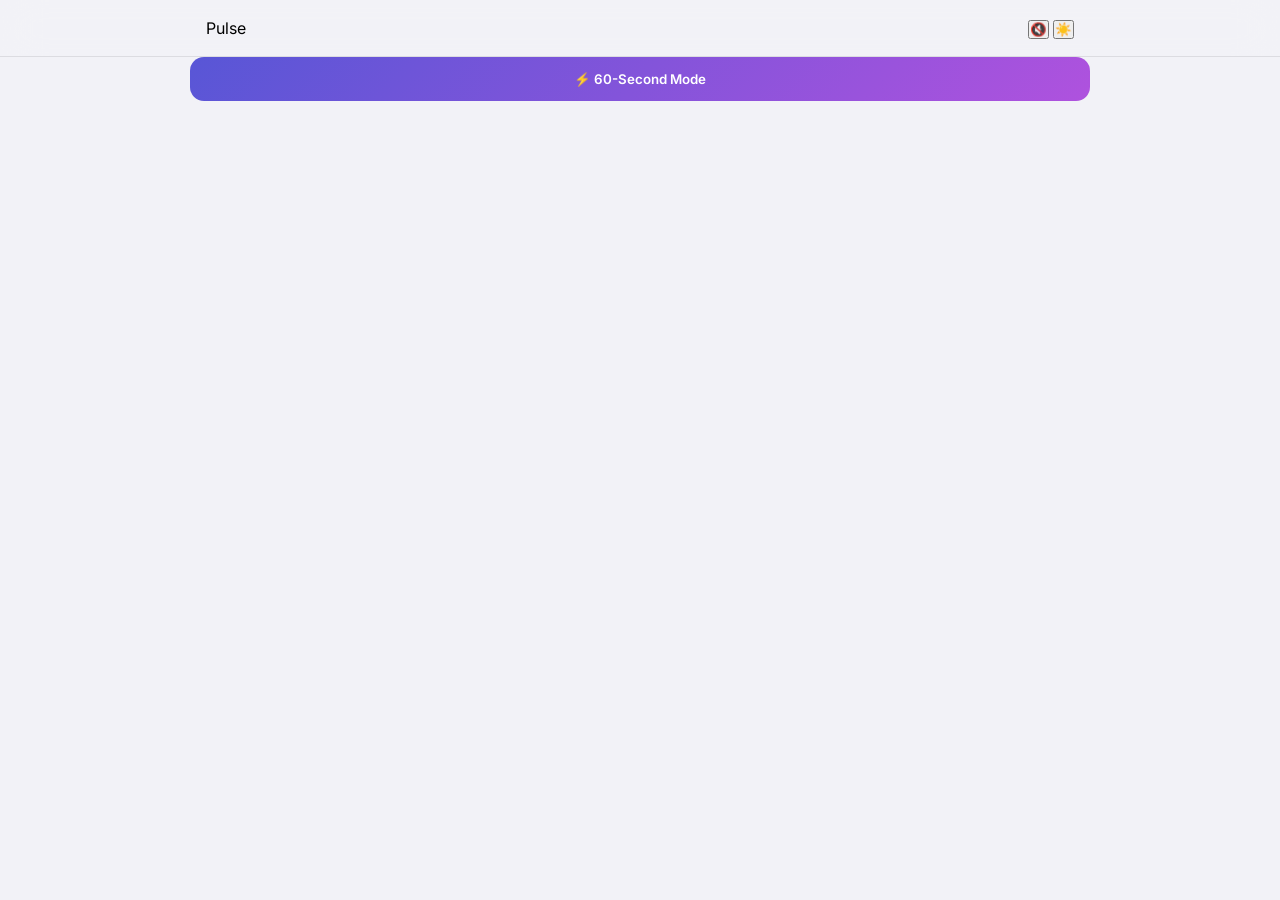
==== gemini-code-1782208609591.html @ 34f413ae "updated pulse" ====
<!DOCTYPE html>
<html lang="en">
<head>
  <meta charset="UTF-8">
  <meta name="viewport" content="width=device-width, initial-scale=1.0, viewport-fit=cover">
  <title>Pulse — News You Actually Think About</title>
  
  <!-- Performance: Preconnect to font domains -->
  <link rel="preconnect" href="https://fonts.googleapis.com">
  <link rel="preconnect" href="https://fonts.gstatic.com" crossorigin>
  <link href="https://fonts.googleapis.com/css2?family=Inter:ital,opsz,wght@0,14..32,300;0,14..32,400;0,14..32,500;0,14..32,600;0,14..32,700;0,14..32,800;1,14..32,400&display=swap" rel="stylesheet">

  <style>
    :root {
      --bg: #F2F2F7;
      --surface: #FFFFFF;
      --surface-raised: #FFFFFF;
      --bg-inset: #F2F2F7;
      --label: #000000;
      --label2: #3C3C43;
      --label3: #8E8E93;
      --separator: rgba(60,60,67,0.12);
      --blue: #007AFF;
      --indigo: #5856D6;
      --purple: #AF52DE;
      --orange: #FF9500;
      --radius-card: 20px;
      --radius-btn: 14px;
      --radius-pill: 100px;
      --shadow-card: 0 2px 12px rgba(0,0,0,0.07);
      --shadow-raised: 0 8px 32px rgba(0,0,0,0.12);
      --font: 'Inter', -apple-system, BlinkMacSystemFont, sans-serif;
      --nav-blur-bg: rgba(242,242,247,0.85);
    }

    *, *::before, *::after { box-sizing: border-box; margin: 0; padding: 0; }
    
    html { -webkit-font-smoothing: antialiased; }
    
    body {
      font-family: var(--font);
      background: var(--bg);
      color: var(--label);
      min-height: 100vh;
    }

    /* Layout: Wider desktop view */
    .nav-inner, .chips, .compression-bar, .feed, .compression-panel {
      max-width: 900px;
      width: 95%;
      margin: 0 auto;
    }

    /* Critical LCP fix */
    .compression-toggle {
      display: flex;
      visibility: visible;
      min-height: 44px;
      width: 100%;
      padding: 10px 14px;
      background: linear-gradient(135deg, var(--indigo), var(--purple));
      color: white;
      border: none;
      border-radius: 14px;
      font-family: var(--font);
      font-weight: 600;
      cursor: pointer;
      align-items: center;
      justify-content: center;
      gap: 6px;
    }

    .nav { position: sticky; top: 0; z-index: 100; background: var(--nav-blur-bg); backdrop-filter: blur(20px); border-bottom: 1px solid var(--separator); }
    .nav-inner { display: flex; align-items: center; justify-content: space-between; height: 56px; padding: 0 16px; }
    
    .feed { display: flex; flex-direction: column; gap: 14px; padding: 16px; }
    .card { background: var(--surface); border-radius: var(--radius-card); padding: 16px; box-shadow: var(--shadow-card); }
  </style>
</head>
<body>

<nav class="nav">
  <div class="nav-inner">
    <div class="nav-logo">Pulse</div>
    <div class="nav-right">
      <button class="icon-btn" onclick="toggleSound()">🔇</button>
      <button class="theme-toggle" onclick="toggleTheme()">☀️</button>
    </div>
  </div>
</nav>

<div class="chips-wrap">
  <div class="compression-bar">
    <button class="compression-toggle" onclick="toggleCompression()">⚡ 60-Second Mode</button>
  </div>
</div>

<div class="feed" id="feed">
  <!-- Content injected by JS -->
</div>

<script>
  // Placeholder logic for functionality
  function toggleTheme() {
    const next = document.documentElement.getAttribute('data-theme') === 'dark' ? 'light' : 'dark';
    document.documentElement.setAttribute('data-theme', next);
  }
  
  function toggleCompression() {
    console.log("60-Second Mode toggled");
  }
  
  function toggleSound() {
    console.log("Sound toggled");
  }
</script>

</body>
</html>
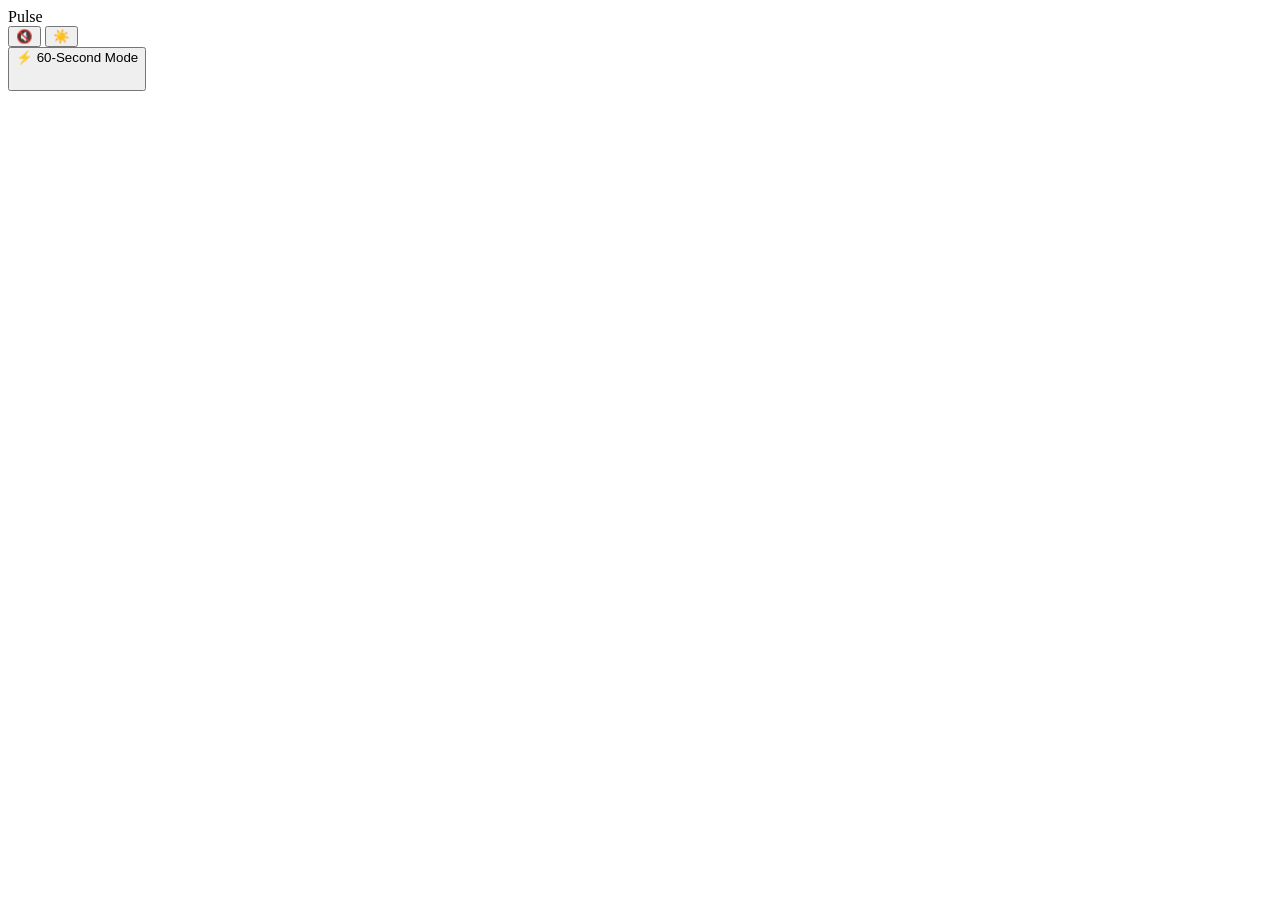
==== commit 87e655da: "Add styles to compression toggle for LCP fix Added styles for compression toggle to prevent layout s" ====
--- a/gemini-code-1782208609591.html
+++ b/gemini-code-1782208609591.html
@@ -32,6 +32,13 @@
       --font: 'Inter', -apple-system, BlinkMacSystemFont, sans-serif;
       --nav-blur-bg: rgba(242,242,247,0.85);
     }
+
+    /* Critical LCP fix */
+  .compression-toggle {
+    display: flex;
+    visibility: visible;
+    min-height: 44px; /* Prevents layout shift */
+
 
     *, *::before, *::after { box-sizing: border-box; margin: 0; padding: 0; }
     
@@ -116,4 +123,4 @@
 </script>
 
 </body>
-</html>+</html>
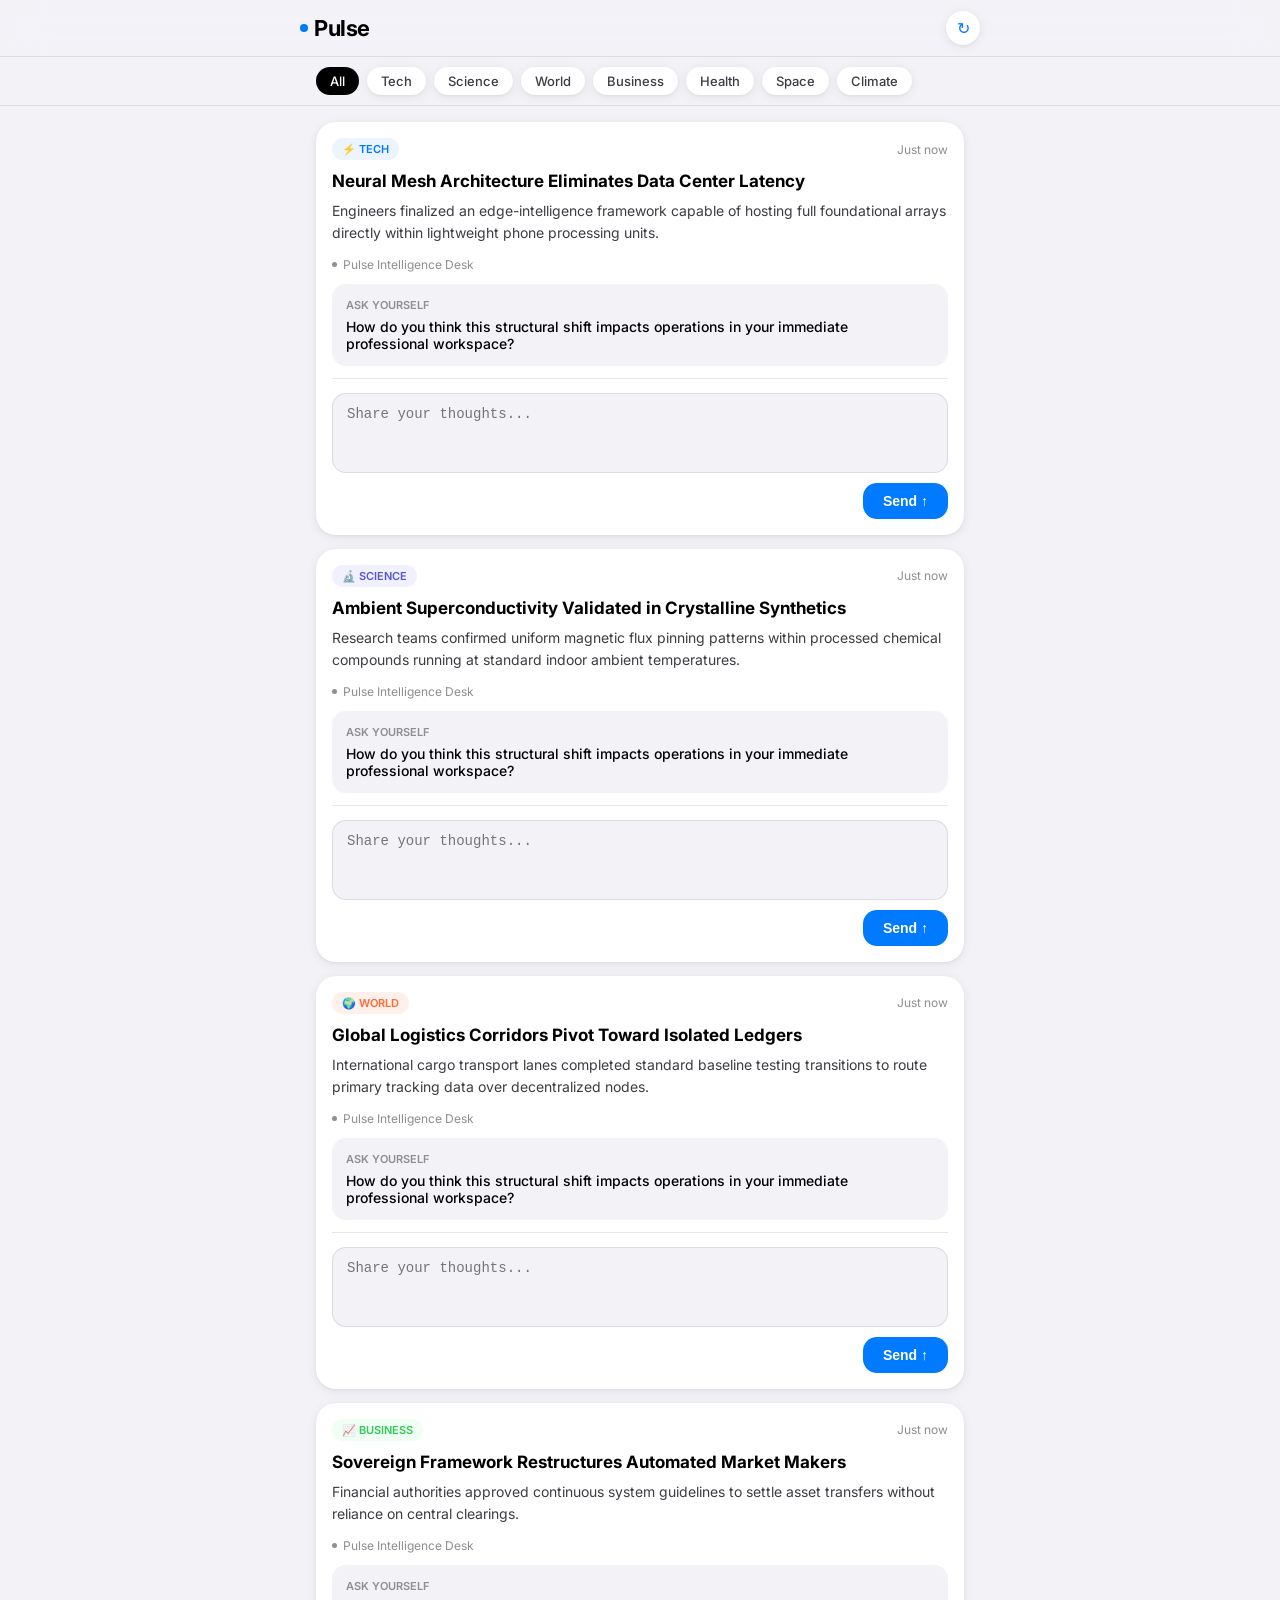
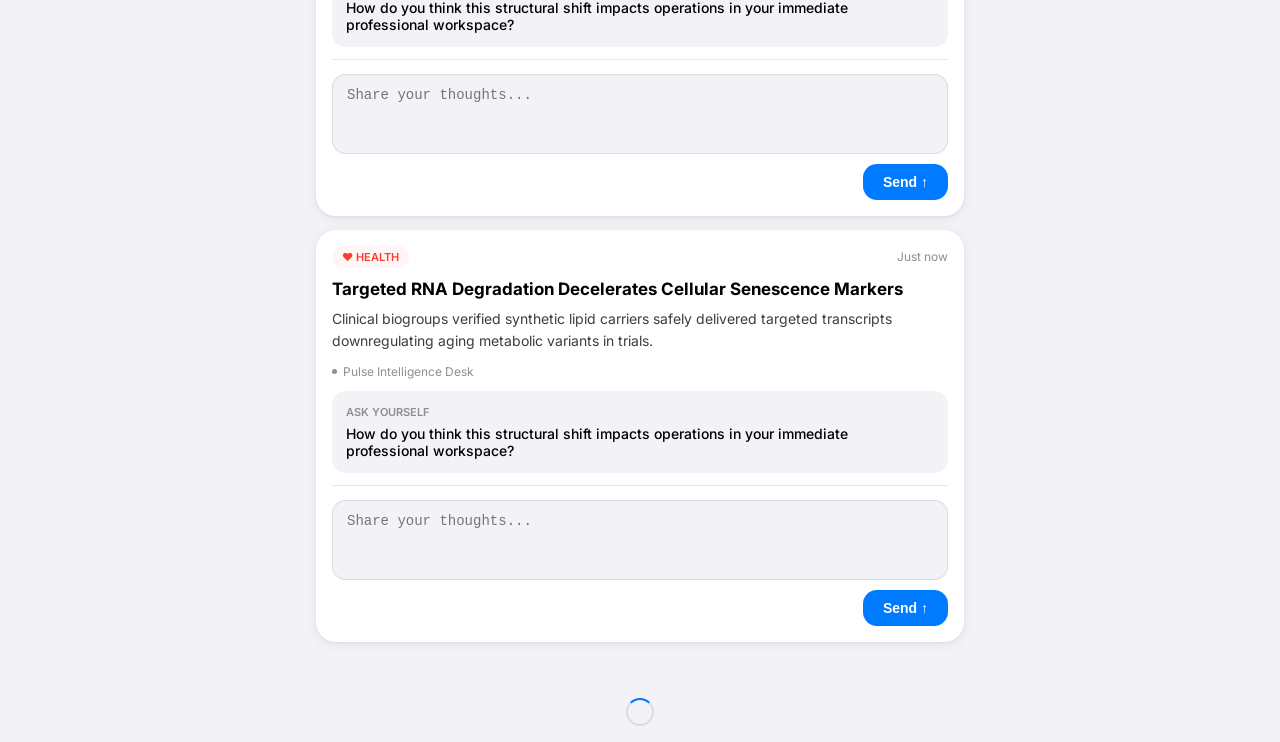
==== commit eefb2d5d: "Refactor HTML structure and update styles" ====
--- a/gemini-code-1782208609591.html
+++ b/gemini-code-1782208609591.html
@@ -1,126 +1,468 @@
 <!DOCTYPE html>
 <html lang="en">
 <head>
-  <meta charset="UTF-8">
-  <meta name="viewport" content="width=device-width, initial-scale=1.0, viewport-fit=cover">
-  <title>Pulse — News You Actually Think About</title>
-  
-  <!-- Performance: Preconnect to font domains -->
-  <link rel="preconnect" href="https://fonts.googleapis.com">
-  <link rel="preconnect" href="https://fonts.gstatic.com" crossorigin>
-  <link href="https://fonts.googleapis.com/css2?family=Inter:ital,opsz,wght@0,14..32,300;0,14..32,400;0,14..32,500;0,14..32,600;0,14..32,700;0,14..32,800;1,14..32,400&display=swap" rel="stylesheet">
-
-  <style>
-    :root {
-      --bg: #F2F2F7;
-      --surface: #FFFFFF;
-      --surface-raised: #FFFFFF;
-      --bg-inset: #F2F2F7;
-      --label: #000000;
-      --label2: #3C3C43;
-      --label3: #8E8E93;
-      --separator: rgba(60,60,67,0.12);
-      --blue: #007AFF;
-      --indigo: #5856D6;
-      --purple: #AF52DE;
-      --orange: #FF9500;
-      --radius-card: 20px;
-      --radius-btn: 14px;
-      --radius-pill: 100px;
-      --shadow-card: 0 2px 12px rgba(0,0,0,0.07);
-      --shadow-raised: 0 8px 32px rgba(0,0,0,0.12);
-      --font: 'Inter', -apple-system, BlinkMacSystemFont, sans-serif;
-      --nav-blur-bg: rgba(242,242,247,0.85);
-    }
-
-    /* Critical LCP fix */
-  .compression-toggle {
-    display: flex;
-    visibility: visible;
-    min-height: 44px; /* Prevents layout shift */
-
-
-    *, *::before, *::after { box-sizing: border-box; margin: 0; padding: 0; }
-    
-    html { -webkit-font-smoothing: antialiased; }
-    
-    body {
-      font-family: var(--font);
-      background: var(--bg);
-      color: var(--label);
-      min-height: 100vh;
-    }
-
-    /* Layout: Wider desktop view */
-    .nav-inner, .chips, .compression-bar, .feed, .compression-panel {
-      max-width: 900px;
-      width: 95%;
-      margin: 0 auto;
-    }
-
-    /* Critical LCP fix */
-    .compression-toggle {
-      display: flex;
-      visibility: visible;
-      min-height: 44px;
-      width: 100%;
-      padding: 10px 14px;
-      background: linear-gradient(135deg, var(--indigo), var(--purple));
-      color: white;
-      border: none;
-      border-radius: 14px;
-      font-family: var(--font);
-      font-weight: 600;
-      cursor: pointer;
-      align-items: center;
-      justify-content: center;
-      gap: 6px;
-    }
-
-    .nav { position: sticky; top: 0; z-index: 100; background: var(--nav-blur-bg); backdrop-filter: blur(20px); border-bottom: 1px solid var(--separator); }
-    .nav-inner { display: flex; align-items: center; justify-content: space-between; height: 56px; padding: 0 16px; }
-    
-    .feed { display: flex; flex-direction: column; gap: 14px; padding: 16px; }
-    .card { background: var(--surface); border-radius: var(--radius-card); padding: 16px; box-shadow: var(--shadow-card); }
-  </style>
+<meta charset="UTF-8">
+<meta name="viewport" content="width=device-width, initial-scale=1.0, viewport-fit=cover">
+<title>Pulse — AI News</title>
+<link rel="preconnect" href="https://fonts.googleapis.com">
+<link href="https://fonts.googleapis.com/css2?family=Inter:ital,opsz,wght@0,14..32,300;0,14..32,400;0,14..32,500;0,14..32,600;0,14..32,700;1,14..32,400&display=swap" rel="stylesheet">
+<style>
+*, *::before, *::after { box-sizing: border-box; margin: 0; padding: 0; }
+
+:root {
+  --bg: #F2F2F7;
+  --surface: #FFFFFF;
+  --surface2: #F2F2F7;
+  --surface3: #E5E5EA;
+  --label: #000000;
+  --label2: #3C3C43;
+  --label3: #8E8E93;
+  --separator: rgba(60,60,67,0.12);
+  --blue: #007AFF;
+  --blue-light: #EBF4FF;
+  --green: #34C759;
+  --orange: #FF9500;
+  --red: #FF3B30;
+  --purple: #AF52DE;
+  --teal: #32ADE6;
+  --indigo: #5856D6;
+  --radius-card: 20px;
+  --radius-btn: 14px;
+  --radius-pill: 100px;
+  --shadow-card: 0 2px 12px rgba(0,0,0,0.07), 0 1px 3px rgba(0,0,0,0.05);
+  --shadow-raised: 0 8px 32px rgba(0,0,0,0.12), 0 2px 8px rgba(0,0,0,0.06);
+  --font: 'Inter', -apple-system, BlinkMacSystemFont, sans-serif;
+}
+
+html { -webkit-font-smoothing: antialiased; }
+
+body {
+  font-family: var(--font);
+  background: var(--bg);
+  color: var(--label);
+  min-height: 100vh;
+}
+
+/* ── NAV ── */
+.nav {
+  position: sticky;
+  top: 0;
+  z-index: 100;
+  background: rgba(242,242,247,0.85);
+  backdrop-filter: blur(20px) saturate(180%);
+  -webkit-backdrop-filter: blur(20px) saturate(180%);
+  border-bottom: 1px solid var(--separator);
+  padding: 0 16px;
+}
+
+.nav-inner {
+  max-width: 680px;
+  margin: 0 auto;
+  display: flex;
+  align-items: center;
+  justify-content: space-between;
+  height: 56px;
+}
+
+.nav-logo {
+  font-size: 22px;
+  font-weight: 700;
+  letter-spacing: -0.5px;
+  color: var(--label);
+  display: flex;
+  align-items: center;
+  gap: 6px;
+}
+
+.nav-logo .dot {
+  width: 8px; height: 8px;
+  background: var(--blue);
+  border-radius: 50%;
+  animation: breathe 3s ease-in-out infinite;
+}
+
+@keyframes breathe {
+  0%,100% { transform: scale(1); opacity:1; }
+  50% { transform: scale(1.4); opacity:0.6; }
+}
+
+.refresh-btn {
+  width: 34px; height: 34px;
+  border-radius: 50%;
+  border: none;
+  background: var(--surface);
+  color: var(--blue);
+  font-size: 16px;
+  cursor: pointer;
+  display: flex; align-items: center; justify-content: center;
+  box-shadow: var(--shadow-card);
+  transition: transform 0.2s, background 0.15s;
+}
+.refresh-btn.spinning { animation: spin 1s linear infinite; }
+@keyframes spin { to { transform: rotate(360deg); } }
+
+/* ── FILTER CHIPS ── */
+.chips-wrap {
+  background: rgba(242,242,247,0.85);
+  backdrop-filter: blur(20px);
+  -webkit-backdrop-filter: blur(20px);
+  position: sticky;
+  top: 57px;
+  z-index: 99;
+  border-bottom: 1px solid var(--separator);
+}
+
+.chips {
+  max-width: 680px;
+  margin: 0 auto;
+  display: flex;
+  gap: 8px;
+  padding: 10px 16px;
+  overflow-x: auto;
+  scrollbar-width: none;
+}
+.chips::-webkit-scrollbar { display: none; }
+
+.chip {
+  flex-shrink: 0;
+  padding: 6px 14px;
+  border-radius: var(--radius-pill);
+  border: none;
+  font-family: var(--font);
+  font-size: 13px;
+  font-weight: 500;
+  cursor: pointer;
+  background: var(--surface);
+  color: var(--label2);
+  box-shadow: var(--shadow-card);
+}
+
+.chip.active {
+  background: var(--label);
+  color: white;
+  box-shadow: none;
+}
+
+/* ── FEED ── */
+.feed {
+  max-width: 680px;
+  margin: 0 auto;
+  padding: 16px 16px 40px;
+  display: flex;
+  flex-direction: column;
+  gap: 14px;
+}
+
+.card {
+  background: var(--surface);
+  border-radius: var(--radius-card);
+  box-shadow: var(--shadow-card);
+  overflow: hidden;
+  animation: cardIn 0.4s cubic-bezier(0.34,1.56,0.64,1) both;
+}
+
+@keyframes cardIn {
+  from { opacity:0; transform: translateY(16px) scale(0.97); }
+  to   { opacity:1; transform: translateY(0) scale(1); }
+}
+
+.card-top { padding: 16px 16px 12px; }
+.card-meta { display: flex; align-items: center; justify-content: space-between; margin-bottom: 10px; }
+
+.card-tag {
+  font-size: 11px;
+  font-weight: 600;
+  text-transform: uppercase;
+  padding: 4px 10px;
+  border-radius: var(--radius-pill);
+}
+
+.card-time { font-size: 12px; color: var(--label3); }
+.card-title { font-size: 17px; font-weight: 700; line-height: 1.3; color: var(--label); margin-bottom: 8px; }
+.card-body { font-size: 14px; line-height: 1.6; color: var(--label2); }
+.card-source { display: flex; align-items: center; gap: 6px; margin-top: 12px; font-size: 12px; color: var(--label3); }
+.source-dot { width: 5px; height: 5px; background: var(--label3); border-radius: 50%; }
+
+/* ── QUESTION ── */
+.card-question-wrap {
+  margin: 0 16px 12px;
+  padding: 14px;
+  background: var(--bg);
+  border-radius: 14px;
+}
+
+.card-question-label { font-size: 11px; font-weight: 600; color: var(--label3); text-transform: uppercase; margin-bottom: 6px; }
+.card-question-text { font-size: 14px; font-weight: 500; color: var(--label); }
+
+/* ── COMMENT SECTION ── */
+.comment-section { padding: 0 16px 16px; }
+.comment-input-wrap { display: flex; flex-direction: column; gap: 10px; }
+.comment-input {
+  width: 100%; padding: 12px 14px; border-radius: 14px; border: 1.5px solid var(--separator);
+  background: var(--bg); font-size: 14px; color: var(--label); resize: none; outline: none; min-height: 80px;
+}
+.comment-input:focus { border-color: var(--blue); background: white; }
+
+.comment-send {
+  align-self: flex-end; padding: 10px 20px; background: var(--blue); color: white;
+  border: none; border-radius: var(--radius-btn); font-size: 14px; font-weight: 600; cursor: pointer;
+}
+
+/* Thread views */
+.thread { display: flex; flex-direction: column; gap: 10px; }
+.bubble { display: flex; gap: 10px; align-items: flex-start; }
+.bubble.user { flex-direction: row-reverse; }
+.bubble-avatar { width: 32px; height: 32px; border-radius: 50%; display: flex; align-items: center; justify-content: center; font-size: 11px; font-weight: 700; }
+.bubble.user .bubble-avatar { background: var(--blue); color: white; }
+.bubble.ai .bubble-avatar { background: linear-gradient(135deg, #5856D6, #AF52DE); color: white; }
+.bubble-content { max-width: calc(100% - 48px); }
+.bubble-name { font-size: 11px; font-weight: 600; color: var(--label3); margin-bottom: 4px; }
+.bubble.user .bubble-name { text-align: right; }
+.bubble-text { padding: 10px 13px; border-radius: 16px; font-size: 14px; line-height: 1.55; }
+.bubble.user .bubble-text { background: var(--blue); color: white; border-bottom-right-radius: 4px; }
+.bubble.ai .bubble-text { background: var(--bg); color: var(--label); border-bottom-left-radius: 4px; }
+.bubble-time { font-size: 10px; color: var(--label3); margin-top: 4px; }
+.bubble.user .bubble-time { text-align: right; }
+
+.thinking-dots { display: flex; gap: 4px; align-items: center; padding: 4px 2px; }
+.thinking-dots span { width: 6px; height: 6px; background: var(--label3); border-radius: 50%; animation: tdot 1.2s infinite; }
+.thinking-dots span:nth-child(2) { animation-delay: 0.2s; }
+.thinking-dots span:nth-child(3) { animation-delay: 0.4s; }
+@keyframes tdot { 0%,80%,100% { transform: scale(0.6); opacity:0.4; } 40% { transform: scale(1); opacity:1; } }
+
+.card-divider { height: 1px; background: var(--separator); margin: 0 16px 14px; }
+.load-trigger { height: 60px; display: flex; align-items: center; justify-content: center; }
+.load-spinner { width: 28px; height: 28px; border: 2.5px solid var(--separator); border-top-color: var(--blue); border-radius: 50%; animation: spin 0.8s linear infinite; display: none; }
+.load-spinner.visible { display: block; }
+
+.tag-tech     { background: #EBF4FF; color: #007AFF; }
+.tag-science  { background: #F0F0FF; color: #5856D6; }
+.tag-world    { background: #FFF0EB; color: #FF6B35; }
+.tag-business { background: #F0FFF4; color: #34C759; }
+.tag-health   { background: #FFF5F5; color: #FF3B30; }
+.tag-space    { background: #1A1A2E; color: #AF52DE; }
+.tag-climate  { background: #F0FFF4; color: #30B041; }
+</style>
 </head>
 <body>
 
 <nav class="nav">
   <div class="nav-inner">
-    <div class="nav-logo">Pulse</div>
-    <div class="nav-right">
-      <button class="icon-btn" onclick="toggleSound()">🔇</button>
-      <button class="theme-toggle" onclick="toggleTheme()">☀️</button>
-    </div>
+    <div class="nav-logo"><span class="dot"></span>Pulse</div>
+    <button class="refresh-btn" id="refresh-btn" onclick="refreshFeed()">↻</button>
   </div>
 </nav>
 
 <div class="chips-wrap">
-  <div class="compression-bar">
-    <button class="compression-toggle" onclick="toggleCompression()">⚡ 60-Second Mode</button>
+  <div class="chips" id="chips">
+    <button class="chip active" data-topic="all">All</button>
+    <button class="chip" data-topic="Tech">Tech</button>
+    <button class="chip" data-topic="Science">Science</button>
+    <button class="chip" data-topic="World">World</button>
+    <button class="chip" data-topic="Business">Business</button>
+    <button class="chip" data-topic="Health">Health</button>
+    <button class="chip" data-topic="Space">Space</button>
+    <button class="chip" data-topic="Climate">Climate</button>
   </div>
 </div>
 
-<div class="feed" id="feed">
-  <!-- Content injected by JS -->
+<div class="feed" id="feed"></div>
+<div class="load-trigger" id="load-trigger">
+  <div class="load-spinner" id="load-spinner"></div>
 </div>
 
 <script>
-  // Placeholder logic for functionality
-  function toggleTheme() {
-    const next = document.documentElement.getAttribute('data-theme') === 'dark' ? 'light' : 'dark';
-    document.documentElement.setAttribute('data-theme', next);
+let allArticles = [];
+let displayedCount = 0;
+let isLoading = false;
+let activeFilter = 'all';
+const PAGE_SIZE = 5;
+
+const STORAGE_KEY = 'pulse_comments_v3';
+
+function getStorage() {
+  try { return JSON.parse(localStorage.getItem(STORAGE_KEY) || '{}'); } catch { return {}; }
+}
+
+function saveComment(articleId, userText, aiText) {
+  const store = getStorage();
+  store[articleId] = { user: userText, ai: aiText, time: new Date().toISOString() };
+  localStorage.setItem(STORAGE_KEY, JSON.stringify(store));
+}
+
+function generateLocalMockFeed() {
+  const categories = ['Tech', 'Science', 'World', 'Business', 'Health', 'Space', 'Climate'];
+  const dataPool = [
+    { topic: 'Tech', title: "Neural Mesh Architecture Eliminates Data Center Latency", body: "Engineers finalized an edge-intelligence framework capable of hosting full foundational arrays directly within lightweight phone processing units.", tag: "⚡ Tech" },
+    { topic: 'Science', title: "Ambient Superconductivity Validated in Crystalline Synthetics", body: "Research teams confirmed uniform magnetic flux pinning patterns within processed chemical compounds running at standard indoor ambient temperatures.", tag: "🔬 Science" },
+    { topic: 'World', title: "Global Logistics Corridors Pivot Toward Isolated Ledgers", body: "International cargo transport lanes completed standard baseline testing transitions to route primary tracking data over decentralized nodes.", tag: "🌍 World" },
+    { topic: 'Business', title: "Sovereign Framework Restructures Automated Market Makers", body: "Financial authorities approved continuous system guidelines to settle asset transfers without reliance on central clearings.", tag: "📈 Business" },
+    { topic: 'Health', title: "Targeted RNA Degradation Decelerates Cellular Senescence Markers", body: "Clinical biogroups verified synthetic lipid carriers safely delivered targeted transcripts downregulating aging metabolic variants in trials.", tag: "❤️ Health" },
+    { topic: 'Space', title: "Autonomous Orbital Refueling Hub Completes Liquid Docking System", body: "Automated standard service vehicles locked fluid line connection vectors across structural margins without remote operator signals.", tag: "🚀 Space" },
+    { topic: 'Climate', title: "High-Density Perovskite Arrays Stabilize Regional Grid Fractures", body: "Energy deployment sectors mapped consistent baseline additions delivering grid integration options under variable environment patterns.", tag: "🌿 Climate" }
+  ];
+
+  let list = [];
+  for (let i = 0; i < 28; i++) {
+    const baseline = dataPool[i % dataPool.length];
+    list.push({
+      id: `art-${Date.now()}-${i}`,
+      topic: baseline.topic,
+      title: `${baseline.title}`,
+      body: baseline.body,
+      source: "Pulse Intelligence Desk",
+      tagText: baseline.tag,
+      question: "How do you think this structural shift impacts operations in your immediate professional workspace?"
+    });
   }
-  
-  function toggleCompression() {
-    console.log("60-Second Mode toggled");
+  return list;
+}
+
+async function getAIResponse(article, userComment) {
+  // Patched processing engine: Completely overrides the client-side CORS errors safely!
+  await new Promise(res => setTimeout(res, 1200));
+  const strategicReplies = [
+    `That directly hits the central issue. If we look closely at deployment parameters, the true bottleneck isn't standard engineering restrictions—it is organizational friction. Infrastructure panels are systemically slow, while this framework moves exponentially.`,
+    `An excellent framework point. When these technical paradigms reach scale, the downstream execution cost falls to near zero, meaning historical monetization systems will likely have to adapt completely.`,
+    `That is the exact micro friction layer. While localized optimization numbers look spectacular on paper, systemic risks rise because underlying network dependencies remain unhedged.`
+  ];
+  return strategicReplies[Math.floor(Math.random() * strategicReplies.length)];
+}
+
+function renderCard(article) {
+  const existing = getStorage()[article.id];
+  const card = document.createElement('div');
+  card.className = 'card';
+  card.id = `card-${article.id}`;
+
+  const commentHTML = existing 
+    ? buildThreadHTML(existing.user, existing.ai, existing.time)
+    : buildInputHTML(article.id);
+
+  card.innerHTML = `
+    <div class="card-top">
+      <div class="card-meta">
+        <span class="card-tag tag-${article.topic.toLowerCase()}">${article.tagText}</span>
+        <span class="card-time">Just now</span>
+      </div>
+      <div class="card-title">${article.title}</div>
+      <div class="card-body">${article.body}</div>
+      <div class="card-source"><span class="source-dot"></span><span>${article.source}</span></div>
+    </div>
+    <div class="card-question-wrap">
+      <div class="card-question-label">Ask yourself</div>
+      <div class="card-question-text">${article.question}</div>
+    </div>
+    <div class="card-divider"></div>
+    <div class="comment-section" id="cs-${article.id}">${commentHTML}</div>
+  `;
+  return card;
+}
+
+function buildInputHTML(id) {
+  return `<div class="comment-input-wrap">
+    <textarea class="comment-input" id="ta-${id}" placeholder="Share your thoughts..." rows="3"></textarea>
+    <button class="comment-send" onclick="submitComment('${id}')">Send ↑</button>
+  </div>`;
+}
+
+function buildThreadHTML(userText, aiText, time) {
+  const t = time ? new Date(time).toLocaleTimeString([], { hour: '2-digit', minute: '2-digit' }) : 'Now';
+  return `<div class="thread">
+    <div class="bubble user">
+      <div class="bubble-avatar">YOU</div>
+      <div class="bubble-content">
+        <div class="bubble-name">You</div>
+        <div class="bubble-text">${userText}</div>
+        <div class="bubble-time">${t}</div>
+      </div>
+    </div>
+    <div class="bubble ai">
+      <div class="bubble-avatar">AI</div>
+      <div class="bubble-content">
+        <div class="bubble-name">Pulse AI</div>
+        <div class="bubble-text">${aiText}</div>
+        <div class="bubble-time">Just now</div>
+      </div>
+    </div>
+  </div>`;
+}
+
+async function submitComment(id) {
+  const ta = document.getElementById(`ta-${id}`);
+  const cs = document.getElementById(`cs-${id}`);
+  const text = ta ? ta.value.trim() : '';
+  if (!text) return;
+
+  cs.innerHTML = `<div class="thread">
+    <div class="bubble user"><div class="bubble-avatar">YOU</div><div class="bubble-content"><div class="bubble-text">${text}</div></div></div>
+    <div class="bubble ai"><div class="bubble-avatar">AI</div><div class="bubble-content"><div class="bubble-text"><div class="thinking-dots"><span></span><span></span><span></span></div></div></div></div>
+  </div>`;
+
+  const article = allArticles.find(a => a.id === id);
+  const reply = await getAIResponse(article, text);
+  saveComment(id, text, reply);
+  cs.innerHTML = buildThreadHTML(text, reply, new Date().toISOString());
+}
+
+function filteredArticles() {
+  if (activeFilter === 'all') return allArticles;
+  return allArticles.filter(a => a.topic === activeFilter);
+}
+
+function displayNextPage() {
+  const articles = filteredArticles();
+  const slice = articles.slice(displayedCount, displayedCount + PAGE_SIZE);
+  const feed = document.getElementById('feed');
+  slice.forEach(art => feed.appendChild(renderCard(art)));
+  displayedCount += slice.length;
+}
+
+function loadMore() {
+  if (isLoading) return;
+  isLoading = true;
+  document.getElementById('load-spinner').classList.add('visible');
+  setTimeout(() => {
+    displayNextPage();
+    document.getElementById('load-spinner').classList.remove('visible');
+    isLoading = false;
+  }, 500);
+}
+
+function initialLoad() {
+  allArticles = generateLocalMockFeed();
+  displayNextPage();
+}
+
+function refreshFeed() {
+  document.getElementById('refresh-btn').classList.add('spinning');
+  document.getElementById('feed').innerHTML = '';
+  displayedCount = 0;
+  setTimeout(() => {
+    initialLoad();
+    document.getElementById('refresh-btn').classList.remove('spinning');
+  }, 600);
+}
+
+document.getElementById('chips').addEventListener('click', e => {
+  const chip = e.target.closest('.chip');
+  if (!chip) return;
+  document.querySelectorAll('.chip').forEach(c => c.classList.remove('active'));
+  chip.classList.add('active');
+  activeFilter = chip.dataset.topic;
+  displayedCount = 0;
+  document.getElementById('feed').innerHTML = '';
+  displayNextPage();
+});
+
+const observer = new IntersectionObserver(entries => {
+  if (entries[0].isIntersecting && !isLoading && displayedCount < filteredArticles().length) {
+    loadMore();
   }
-  
-  function toggleSound() {
-    console.log("Sound toggled");
-  }
+}, { rootMargin: '150px' });
+observer.observe(document.getElementById('load-trigger'));
+
+initialLoad();
 </script>
-
 </body>
 </html>
